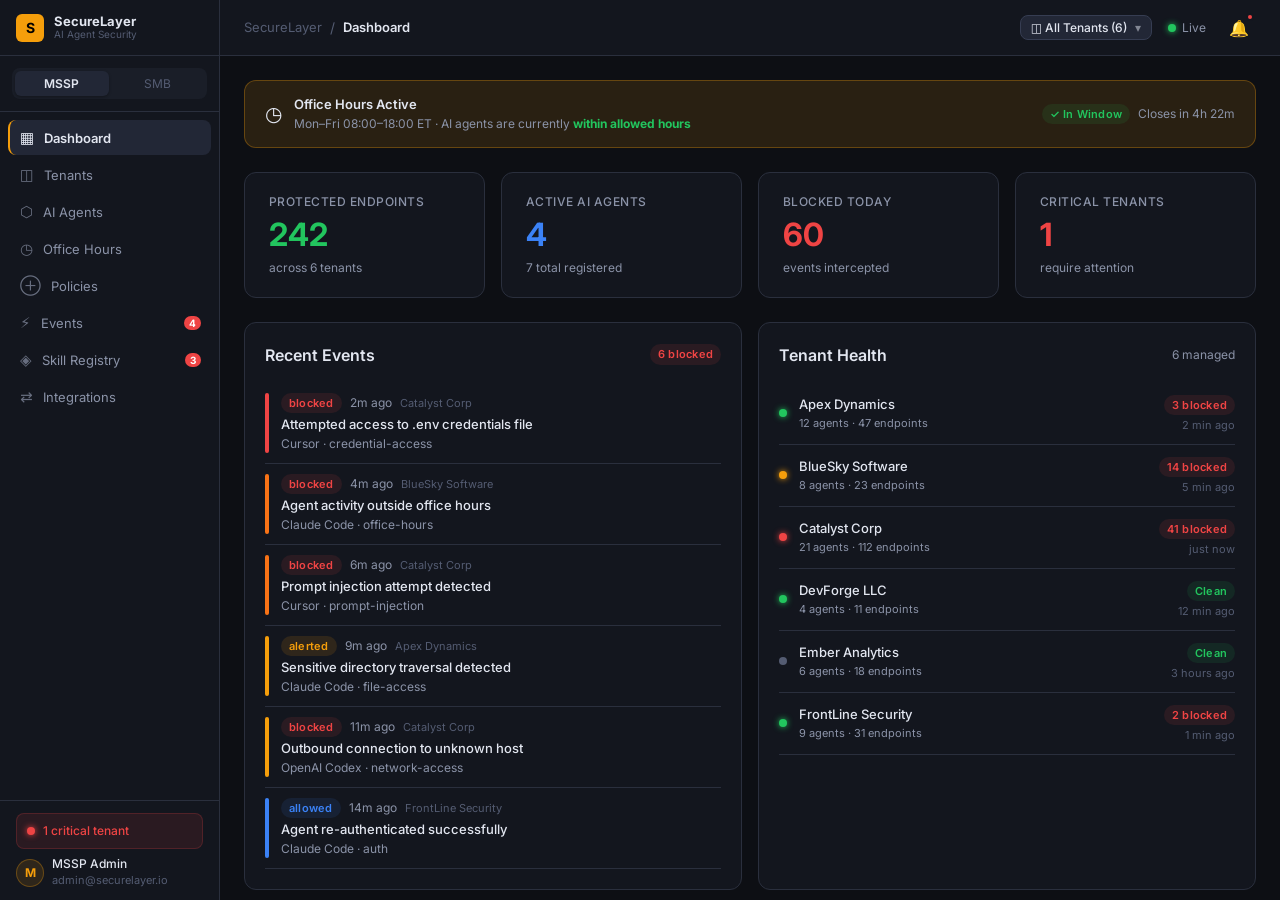
==== index.html @ 51681d13 "SecureLayer demo — EDR for the Agentic Era" ====
<!doctype html>
<html lang="en">
  <head>
    <meta charset="UTF-8" />
    <meta name="viewport" content="width=device-width, initial-scale=1.0" />
    <meta name="description" content="SecureLayer — AI Agent Security Management for MSSPs and SMBs" />
    <title>SecureLayer</title>
    <script type="module" crossorigin src="/assets/index-DJrHYcMB.js"></script>
    <link rel="stylesheet" crossorigin href="/assets/index-VGshBzk7.css">
  </head>
  <body>
    <div id="root"></div>
  </body>
</html>
---- assets/index-VGshBzk7.css ----
@import "https://fonts.googleapis.com/css2?family=Inter:wght@400;500;600;700&family=JetBrains+Mono:wght@400;500&display=swap";*,:before,:after{box-sizing:border-box;margin:0;padding:0}:root{--bg:#0d0f14;--bg-2:#13161e;--bg-3:#1a1e28;--bg-4:#222736;--border:#2a2f3d;--border-2:#363d52;--text:#e2e6f0;--text-2:#8b93a8;--text-3:#545c72;--accent:#f59e0b;--accent-dim:#f59e0b1f;--accent-border:#f59e0b4d;--green:#22c55e;--green-dim:#22c55e1a;--red:#ef4444;--red-dim:#ef44441a;--orange:#f97316;--orange-dim:#f973161a;--blue:#3b82f6;--blue-dim:#3b82f61a;--purple:#a855f7;--purple-dim:#a855f71a;--sidebar-w:220px;--header-h:56px;--radius:8px;--radius-lg:12px;--font:"Inter", system-ui, sans-serif;--mono:"JetBrains Mono", monospace;--shadow:0 1px 3px #0006, 0 1px 2px #0000004d;--shadow-lg:0 4px 16px #00000080}html,body,#root{height:100%}body{font-family:var(--font);background:var(--bg);color:var(--text);-webkit-font-smoothing:antialiased;font-size:14px;line-height:1.5}::-webkit-scrollbar{width:6px;height:6px}::-webkit-scrollbar-track{background:0 0}::-webkit-scrollbar-thumb{background:var(--border-2);border-radius:3px}.mono{font-family:var(--mono)}.truncate{text-overflow:ellipsis;white-space:nowrap;overflow:hidden}.badge{letter-spacing:.02em;white-space:nowrap;border-radius:99px;align-items:center;gap:4px;padding:2px 8px;font-size:11px;font-weight:600;display:inline-flex}.badge-green{background:var(--green-dim);color:var(--green)}.badge-red{background:var(--red-dim);color:var(--red)}.badge-orange{background:var(--orange-dim);color:var(--orange)}.badge-amber{background:var(--accent-dim);color:var(--accent)}.badge-blue{background:var(--blue-dim);color:var(--blue)}.badge-purple{background:var(--purple-dim);color:var(--purple)}.badge-gray{background:var(--bg-4);color:var(--text-2)}.btn{border-radius:var(--radius);cursor:pointer;font-size:13px;font-weight:500;font-family:var(--font);white-space:nowrap;border:1px solid #0000;align-items:center;gap:6px;padding:7px 14px;transition:all .15s;display:inline-flex}.btn-primary{background:var(--accent);color:#000;border-color:var(--accent)}.btn-primary:hover{background:#d97706}.btn-secondary{background:var(--bg-4);color:var(--text);border-color:var(--border-2)}.btn-secondary:hover{background:var(--border)}.btn-ghost{color:var(--text-2);background:0 0;border-color:#0000}.btn-ghost:hover{background:var(--bg-3);color:var(--text)}.btn-danger{background:var(--red-dim);color:var(--red);border-color:#ef444433}.btn-danger:hover{background:#ef444433}.btn-sm{padding:4px 10px;font-size:12px}.btn-icon{justify-content:center;min-width:32px;padding:6px}.card{background:var(--bg-2);border:1px solid var(--border);border-radius:var(--radius-lg);padding:20px}.card-sm{padding:14px 16px}.table-wrap{overflow-x:auto}table{border-collapse:collapse;width:100%}th{text-align:left;color:var(--text-3);text-transform:uppercase;letter-spacing:.05em;border-bottom:1px solid var(--border);background:var(--bg-2);padding:10px 14px;font-size:11px;font-weight:600}td{border-bottom:1px solid var(--border);color:var(--text);padding:12px 14px;font-size:13px}tr:last-child td{border-bottom:none}tr:hover td{background:var(--bg-3)}.toggle{width:36px;height:20px;display:inline-block;position:relative}.toggle input{opacity:0;width:0;height:0}.toggle-slider{background:var(--bg-4);cursor:pointer;border:1px solid var(--border-2);border-radius:99px;transition:all .2s;position:absolute;inset:0}.toggle-slider:before{content:"";background:var(--text-3);border-radius:50%;width:14px;height:14px;transition:all .2s;position:absolute;top:2px;left:2px}.toggle input:checked+.toggle-slider{background:var(--accent);border-color:var(--accent)}.toggle input:checked+.toggle-slider:before{background:#000;transform:translate(16px)}.stat-card{background:var(--bg-2);border:1px solid var(--border);border-radius:var(--radius-lg);flex-direction:column;gap:8px;padding:20px 24px;display:flex}.stat-label{color:var(--text-2);text-transform:uppercase;letter-spacing:.04em;font-size:12px;font-weight:500}.stat-value{font-size:32px;font-weight:700;line-height:1}.stat-sub{color:var(--text-2);font-size:12px}.section-header{justify-content:space-between;align-items:center;margin-bottom:16px;display:flex}.section-title{font-size:16px;font-weight:600}.dot{border-radius:50%;flex-shrink:0;width:8px;height:8px}.dot-green{background:var(--green);box-shadow:0 0 6px var(--green)}.dot-red{background:var(--red);box-shadow:0 0 6px var(--red)}.dot-orange{background:var(--orange);box-shadow:0 0 6px var(--orange)}.dot-amber{background:var(--accent);box-shadow:0 0 6px var(--accent)}.dot-gray{background:var(--text-3)}@keyframes pulse{0%,to{opacity:1}50%{opacity:.4}}.pulse{animation:2s infinite pulse}input[type=text],input[type=time],select{background:var(--bg-3);border:1px solid var(--border-2);color:var(--text);border-radius:var(--radius);font-size:13px;font-family:var(--font);outline:none;width:100%;padding:7px 10px}input[type=text]:focus,input[type=time]:focus,select:focus{border-color:var(--accent)}select option{background:var(--bg-3)}label{color:var(--text-2);margin-bottom:4px;font-size:12px;font-weight:500;display:block}.sev-critical{color:var(--red)}.sev-high{color:var(--orange)}.sev-medium{color:var(--accent)}.sev-low{color:var(--blue)}.sev-info{color:var(--text-2)}.grid-2{grid-template-columns:1fr 1fr;gap:16px;display:grid}.grid-3{grid-template-columns:repeat(3,1fr);gap:16px;display:grid}.grid-4{grid-template-columns:repeat(4,1fr);gap:16px;display:grid}@media (width<=900px){.grid-4{grid-template-columns:repeat(2,1fr)}.grid-3{grid-template-columns:1fr 1fr}}@media (width<=600px){.grid-2,.grid-3,.grid-4{grid-template-columns:1fr}}
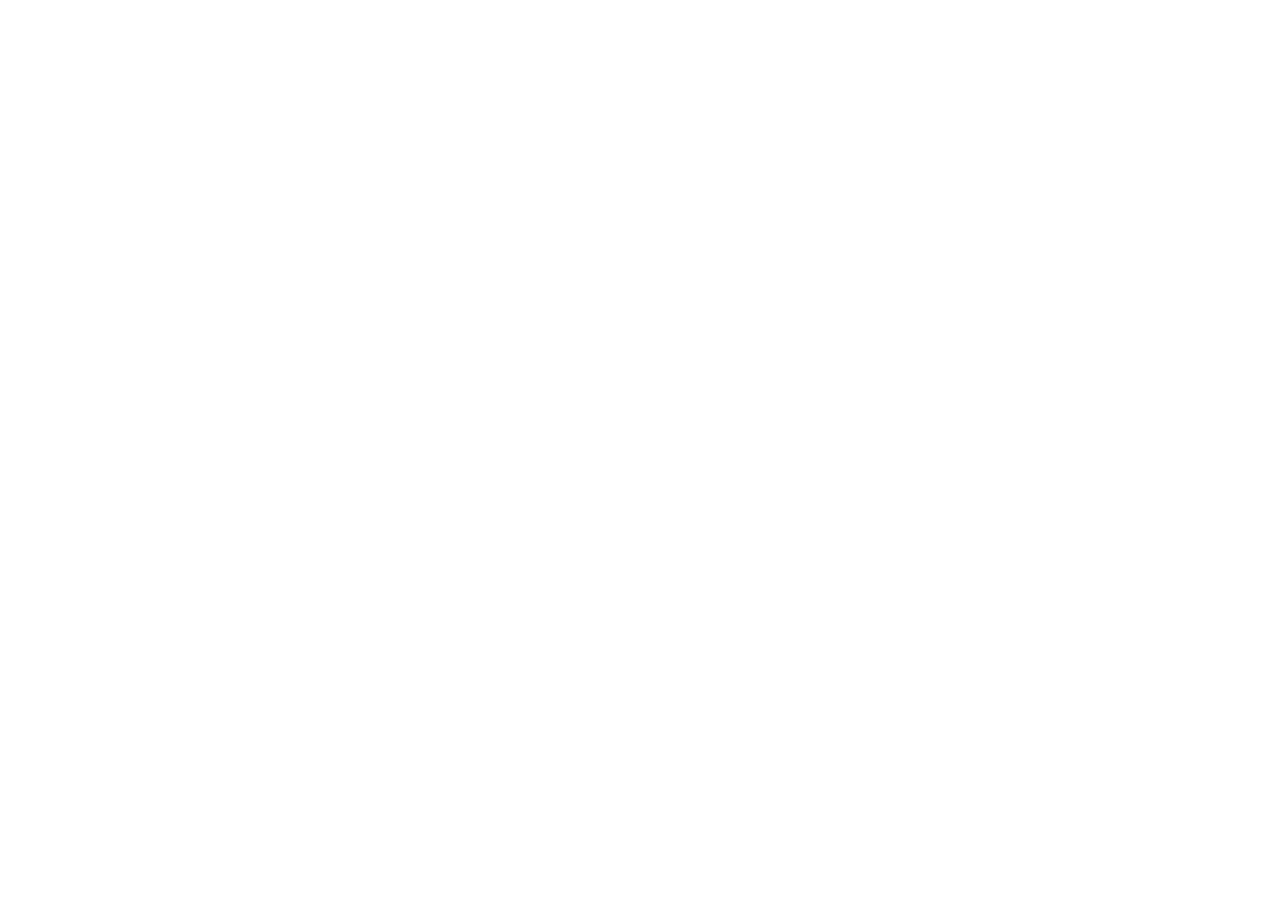
==== commit 99ac29b9: "Rebuild with /securelayer-demo/ base path for GitHub Pages" ====
--- a/index.html
+++ b/index.html
@@ -5,8 +5,8 @@
     <meta name="viewport" content="width=device-width, initial-scale=1.0" />
     <meta name="description" content="SecureLayer — AI Agent Security Management for MSSPs and SMBs" />
     <title>SecureLayer</title>
-    <script type="module" crossorigin src="/assets/index-DJrHYcMB.js"></script>
-    <link rel="stylesheet" crossorigin href="/assets/index-VGshBzk7.css">
+    <script type="module" crossorigin src="/securelayer-demo/assets/index-DJrHYcMB.js"></script>
+    <link rel="stylesheet" crossorigin href="/securelayer-demo/assets/index-VGshBzk7.css">
   </head>
   <body>
     <div id="root"></div>
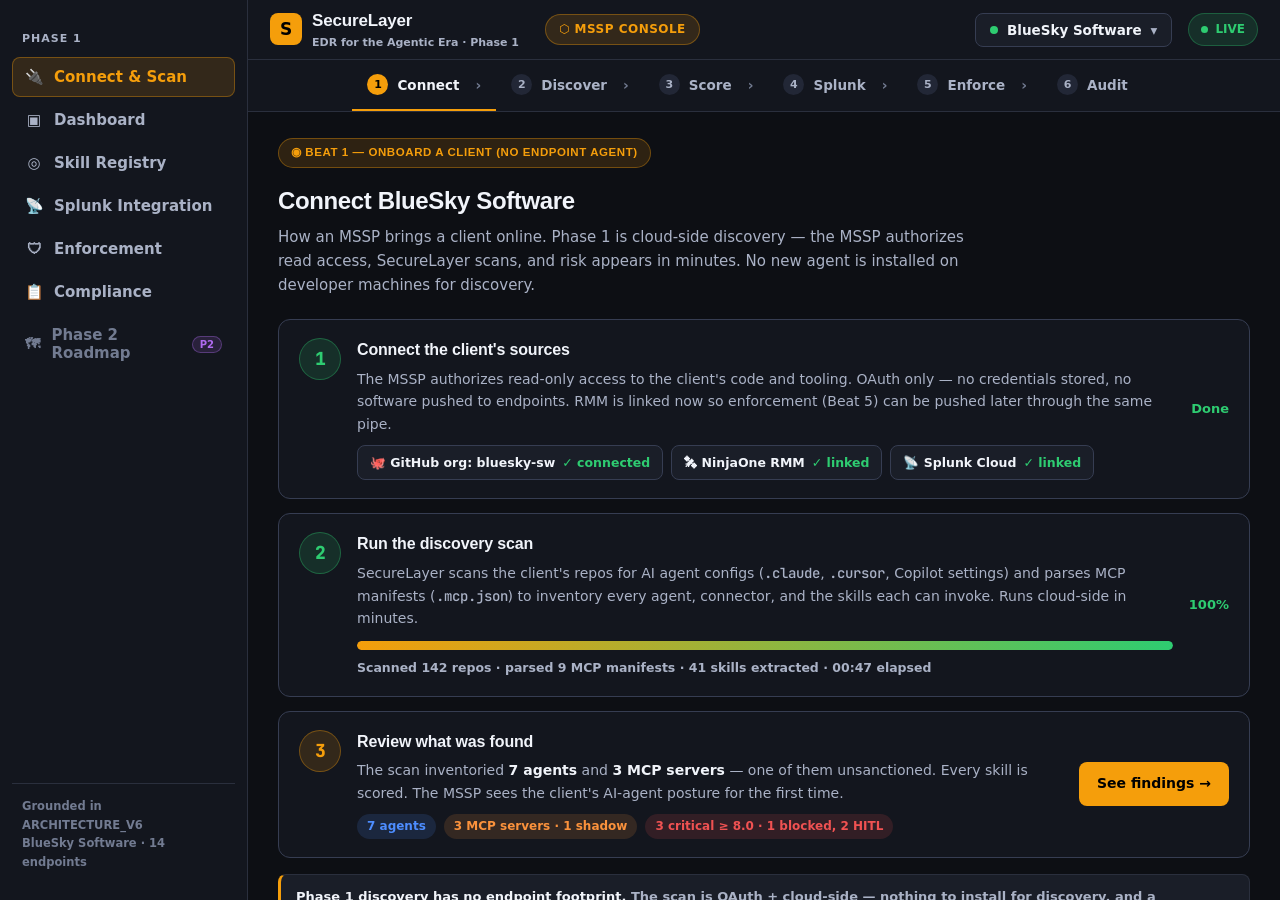
==== commit 1d8651ee: "Update SecureLayer demo page" ====
--- a/index.html
+++ b/index.html
@@ -1,14 +1,779 @@
-<!doctype html>
+<!DOCTYPE html>
 <html lang="en">
-  <head>
-    <meta charset="UTF-8" />
-    <meta name="viewport" content="width=device-width, initial-scale=1.0" />
-    <meta name="description" content="SecureLayer — AI Agent Security Management for MSSPs and SMBs" />
-    <title>SecureLayer</title>
-    <script type="module" crossorigin src="/securelayer-demo/assets/index-DJrHYcMB.js"></script>
-    <link rel="stylesheet" crossorigin href="/securelayer-demo/assets/index-VGshBzk7.css">
-  </head>
-  <body>
-    <div id="root"></div>
-  </body>
+<head>
+<meta charset="UTF-8"/>
+<meta name="viewport" content="width=device-width,initial-scale=1"/>
+<title>SecureLayer — Phase 1 Demo</title>
+<link rel="preconnect" href="https://fonts.googleapis.com"/>
+<style>
+@import url('https://api.fontshare.com/v2/css?f[]=satoshi@500,700,900&f[]=general-sans@400,500,600,700&display=swap');
+@import url('https://fonts.googleapis.com/css2?family=JetBrains+Mono:wght@500;600;700&display=swap');
+/* ===== DESIGN.md tokens ===== */
+:root{
+  --bg:#0d0f14; --bg-2:#13161e; --bg-3:#1a1e28; --bg-4:#222736;
+  --border:#2a2f3d; --border-2:#363d52;
+  --text:#f1f4fa; --text-2:#aab2c6; --text-3:#727b91;
+  --accent:#f59e0b; --accent-dim:rgba(245,158,11,.14); --accent-border:rgba(245,158,11,.35);
+  --green:#2ecc71; --green-dim:rgba(46,204,113,.14);
+  --orange:#fb923c; --orange-dim:rgba(251,146,60,.14);
+  --red:#f05252; --red-dim:rgba(240,82,82,.14);
+  --blue:#4d8dff; --blue-dim:rgba(77,141,255,.14);
+  --purple:#b06bf0; --purple-dim:rgba(176,107,240,.14);
+  --splunk:#7bc043; --splunk-dim:rgba(123,192,67,.14);
+  --sidebar-w:248px; --header-h:60px; --beat-h:52px;
+  --radius:8px; --radius-lg:12px;
+  --font:'General Sans',system-ui,sans-serif; --display:'Satoshi','General Sans',sans-serif; --mono:'JetBrains Mono',monospace;
+}
+*,*::before,*::after{box-sizing:border-box;margin:0;padding:0}
+html,body{height:100%}
+body{font-family:var(--font);background:var(--bg);color:var(--text);font-size:15px;line-height:1.55;font-weight:500;-webkit-font-smoothing:antialiased;text-rendering:optimizeLegibility}
+.mono{font-family:var(--mono)}
+.logo-name,.page-head h1,.step h3,.cert h3,.alert h3,.beat-tag{font-family:var(--display);letter-spacing:-.01em}
+::-webkit-scrollbar{width:8px;height:8px}
+::-webkit-scrollbar-thumb{background:var(--border-2);border-radius:4px}
+::-webkit-scrollbar-track{background:transparent}
+
+/* ===== Layout shell ===== */
+.app{display:grid;grid-template-columns:var(--sidebar-w) 1fr;grid-template-rows:var(--header-h) var(--beat-h) 1fr;height:100vh;
+  grid-template-areas:"sidebar header" "sidebar beat" "sidebar main"}
+/* HEADER */
+.header{grid-area:header;display:flex;align-items:center;gap:16px;padding:0 22px;border-bottom:1px solid var(--border);background:var(--bg-2)}
+.logo{display:flex;align-items:center;gap:10px}
+.logo-mark{width:32px;height:32px;background:var(--accent);border-radius:8px;display:flex;align-items:center;justify-content:center;font-weight:900;color:#000;font-size:17px}
+.logo-name{font-weight:900;font-size:17px;letter-spacing:-.01em}
+.logo-stealth{font-size:11px;color:var(--text-2);font-weight:600}
+.mode-pill{margin-left:10px;display:inline-flex;align-items:center;gap:6px;font-size:12px;font-weight:800;letter-spacing:.04em;color:var(--accent);background:var(--accent-dim);border:1px solid var(--accent-border);border-radius:99px;padding:5px 13px}
+.tenant-sel{margin-left:auto;display:flex;align-items:center;gap:9px;background:var(--bg-3);border:1px solid var(--border-2);border-radius:var(--radius);padding:8px 14px;font-family:var(--font);font-size:13.5px;font-weight:700;color:var(--text);cursor:pointer}
+.tenant-sel .dot{width:8px;height:8px;border-radius:50%;background:var(--green)}
+.tenant-sel .chev{color:var(--text-2)}
+.live-pill{display:flex;align-items:center;gap:7px;font-size:12px;font-weight:800;color:var(--green);background:var(--green-dim);border:1px solid rgba(46,204,113,.3);border-radius:99px;padding:6px 12px}
+.live-pill .pulse{width:7px;height:7px;border-radius:50%;background:var(--green);animation:pulse 2s infinite}
+@keyframes pulse{0%,100%{opacity:1}50%{opacity:.3}}
+
+/* BEAT RAIL */
+.beat-rail{grid-area:beat;display:flex;align-items:center;padding:0 14px;background:var(--bg-2);border-bottom:1px solid var(--border);overflow-x:auto}
+.beat{display:flex;align-items:center;gap:9px;padding:0 15px;height:100%;font-family:var(--font);font-size:13.5px;font-weight:600;color:var(--text-2);white-space:nowrap;border:0;border-bottom:2px solid transparent;background:transparent;cursor:pointer}
+.beat:hover{color:var(--text)}
+.beat.on{color:var(--text);font-weight:800;border-bottom-color:var(--accent)}
+.beat .num{width:21px;height:21px;border-radius:50%;background:var(--bg-4);color:var(--text-2);font-size:11px;font-weight:800;display:flex;align-items:center;justify-content:center}
+.beat.on .num{background:var(--accent);color:#000}
+.beat .arrow{color:var(--text-3);margin-left:7px;font-size:14px}
+
+.back-btn{display:flex;align-items:center;gap:6px;font:inherit;font-size:13px;font-weight:800;color:var(--text-2);background:var(--bg-3);border:1px solid var(--border-2);border-radius:var(--radius);padding:7px 13px;margin-right:12px;cursor:pointer;font-family:var(--font)}
+.back-btn:hover{color:var(--text);border-color:var(--accent-border)}
+.tbl tr.grp td{background:var(--bg-3);font-size:11px;font-weight:800;letter-spacing:.06em;text-transform:uppercase;color:var(--text-2);padding:8px 13px}
+.b-hitl{background:var(--blue-dim);color:var(--blue)}
+.hitl{background:var(--blue-dim);border:1px solid rgba(77,141,255,.35);border-left:3px solid var(--blue);border-radius:var(--radius-lg);padding:17px 19px;margin-top:14px}
+.hitl h3{font-size:16px;font-weight:800;color:var(--blue);margin-bottom:5px}
+.hitl p{font-size:14px;font-weight:500;color:var(--text-2);line-height:1.6}
+.hitl .acts{display:flex;flex-wrap:wrap;gap:9px;margin-top:13px;align-items:center}
+.hitl .acts button{font:inherit;font-family:var(--font);font-weight:800;font-size:13.5px;padding:10px 17px;border-radius:var(--radius);cursor:pointer;border:1px solid transparent}
+.btn-approve{background:var(--green);color:#04210f}
+.btn-hold{background:var(--bg-4);color:var(--text);border:1px solid var(--border-2)}
+.btn-block{background:var(--red);color:#fff}
+.hitl .decided{font-size:13.5px;font-weight:700;color:var(--green);display:none}
+
+/* SIDEBAR */
+.sidebar{grid-area:sidebar;background:var(--bg-2);border-right:1px solid var(--border);padding:16px 12px;display:flex;flex-direction:column;gap:3px;overflow-y:auto}
+.nav-label{font-size:11px;font-weight:800;letter-spacing:.09em;text-transform:uppercase;color:var(--text-2);padding:14px 10px 7px}
+.nav-item{display:flex;align-items:center;gap:11px;width:100%;padding:10px 12px;border-radius:var(--radius);font-family:var(--font);font-size:15px;font-weight:700;text-align:left;color:var(--text-2);cursor:pointer;border:1px solid transparent;background:transparent}
+.nav-item:hover{background:var(--bg-3);color:var(--text)}
+.nav-item.on{background:var(--accent-dim);color:var(--accent);border-color:var(--accent-border)}
+.nav-item .ic{width:18px;text-align:center;font-size:15px}
+.nav-item.p2{color:var(--text-3);cursor:not-allowed;font-weight:600}
+.nav-item.p2:hover{background:none;color:var(--text-3)}
+.p2-tag{margin-left:auto;font-size:10px;font-weight:800;color:var(--purple);background:var(--purple-dim);border:1px solid rgba(176,107,240,.35);border-radius:99px;padding:2px 7px}
+.sidebar-foot{margin-top:auto;padding:13px 10px;font-size:11.5px;font-weight:600;color:var(--text-3);border-top:1px solid var(--border);line-height:1.6}
+
+/* MAIN */
+.main{grid-area:main;overflow-y:auto;padding:26px 30px}
+.panel{display:none}
+.panel.on{display:block;animation:fade .25s ease-out}
+@keyframes fade{from{opacity:0;transform:translateY(4px)}to{opacity:1;transform:none}}
+.page-head{margin-bottom:22px}
+.page-head h1{font-size:24px;font-weight:900;letter-spacing:-.015em;margin-bottom:6px}
+.page-head p{font-size:15px;font-weight:500;color:var(--text-2);max-width:720px;line-height:1.6}
+.beat-tag{display:inline-flex;align-items:center;gap:7px;font-size:11.5px;font-weight:800;letter-spacing:.05em;text-transform:uppercase;color:var(--accent);background:var(--accent-dim);border:1px solid var(--accent-border);border-radius:99px;padding:5px 12px;margin-bottom:14px}
+
+/* cards / grid */
+.grid{display:grid;gap:14px}
+.g4{grid-template-columns:repeat(4,1fr)}
+.g3{grid-template-columns:repeat(3,1fr)}
+.g2{grid-template-columns:1fr 1fr}
+.card{background:var(--bg-2);border:1px solid var(--border-2);border-radius:var(--radius-lg);padding:18px}
+.card-h{font-size:12px;font-weight:800;letter-spacing:.05em;text-transform:uppercase;color:var(--text-2);margin-bottom:12px}
+.stat .k{font-size:12px;font-weight:700;color:var(--text-2);text-transform:uppercase;letter-spacing:.04em;margin-bottom:9px}
+.stat .v{font-size:30px;font-weight:800;font-family:var(--mono);line-height:1}
+.stat .s{font-size:12.5px;font-weight:500;color:var(--text-2);margin-top:7px}
+
+/* alert banner */
+.alert{display:flex;align-items:flex-start;gap:14px;background:var(--red-dim);border:1px solid rgba(240,82,82,.35);border-radius:var(--radius-lg);padding:17px 19px;margin-bottom:18px}
+.alert .ic{font-size:24px;flex-shrink:0}
+.alert h3{font-size:16px;font-weight:800;color:var(--red);margin-bottom:4px}
+.alert p{font-size:14px;font-weight:500;color:var(--text-2);line-height:1.6}
+.cta{background:var(--accent);color:#000;border:none;font:inherit;font-weight:800;font-size:14px;padding:11px 18px;border-radius:var(--radius);cursor:pointer;white-space:nowrap}
+.alert .cta{margin-left:auto;align-self:center;background:var(--red);color:#fff}
+
+/* table */
+.tbl{width:100%;border-collapse:collapse;font-size:14px}
+.tbl caption{text-align:left;padding:0 0 10px;font-size:12px;font-weight:700;color:var(--text-2)}
+.tbl th{text-align:left;padding:10px 13px;font-size:11.5px;font-weight:800;text-transform:uppercase;letter-spacing:.05em;color:var(--text-2);border-bottom:1px solid var(--border-2)}
+.tbl td{padding:12px 13px;border-bottom:1px solid var(--border);color:var(--text-2);font-weight:500}
+.tbl tr:last-child td{border-bottom:none}
+.tbl tr.clickable{cursor:pointer}
+.tbl tr.clickable:hover td{background:var(--bg-3)}
+.tbl td .agent{color:var(--text);font-weight:700;font-family:var(--mono);font-size:13px}
+.text-nav{font:inherit;font-family:var(--mono);font-size:13px;font-weight:700;color:var(--text);background:none;border:0;padding:0;cursor:pointer}
+.text-nav:hover{color:var(--accent)}
+.badge{display:inline-flex;align-items:center;gap:4px;padding:3px 10px;border-radius:99px;font-size:12px;font-weight:700;white-space:nowrap}
+.b-red{background:var(--red-dim);color:var(--red)}
+.b-orange{background:var(--orange-dim);color:var(--orange)}
+.b-green{background:var(--green-dim);color:var(--green)}
+.b-blue{background:var(--blue-dim);color:var(--blue)}
+.b-purple{background:var(--purple-dim);color:var(--purple)}
+.shadow-flag{font-size:10.5px;font-weight:800;color:var(--red);background:var(--red-dim);border:1px solid rgba(240,82,82,.35);border-radius:99px;padding:2px 8px;margin-left:8px}
+
+/* ===== setup / connect steps ===== */
+.steps{display:flex;flex-direction:column;gap:14px}
+.step{display:grid;grid-template-columns:42px 1fr auto;gap:16px;align-items:start;background:var(--bg-2);border:1px solid var(--border-2);border-radius:var(--radius-lg);padding:18px 20px}
+.step .sn{width:42px;height:42px;border-radius:50%;background:var(--accent-dim);border:1px solid var(--accent-border);color:var(--accent);font-weight:800;font-size:18px;font-family:var(--mono);display:flex;align-items:center;justify-content:center}
+.step.done .sn{background:var(--green-dim);border-color:rgba(46,204,113,.35);color:var(--green)}
+.step h3{font-size:16px;font-weight:800;margin-bottom:5px}
+.step p{font-size:14px;font-weight:500;color:var(--text-2);line-height:1.6}
+.step .meta{display:flex;flex-wrap:wrap;gap:8px;margin-top:10px}
+.conn{display:inline-flex;align-items:center;gap:7px;font-size:12.5px;font-weight:700;background:var(--bg-3);border:1px solid var(--border-2);border-radius:var(--radius);padding:7px 12px}
+.conn .ok{color:var(--green);font-weight:800}
+.step .status{align-self:center;font-size:13px;font-weight:800}
+.progress{height:9px;background:var(--bg-4);border-radius:5px;overflow:hidden;margin-top:12px}
+.progress>span{display:block;height:100%;background:linear-gradient(90deg,var(--accent),var(--green));border-radius:5px}
+.note{font-size:13px;font-weight:600;color:var(--text-2);background:var(--bg-3);border:1px solid var(--border);border-left:3px solid var(--accent);border-radius:var(--radius);padding:12px 15px;margin-top:16px;line-height:1.6}
+.note b{color:var(--text)}
+.evidence{margin-top:14px;background:var(--bg-2);border:1px solid var(--border-2);border-radius:var(--radius-lg);padding:14px 16px}
+.evidence summary{cursor:pointer;list-style:none;font-size:12px;font-weight:800;letter-spacing:.05em;text-transform:uppercase;color:var(--accent)}
+.evidence summary::-webkit-details-marker{display:none}
+.evidence summary::after{content:'+';float:right;color:var(--text-2);font-family:var(--mono)}
+.evidence[open] summary::after{content:'-'}
+.evidence-grid{display:grid;grid-template-columns:repeat(4,1fr);gap:10px;margin-top:12px}
+.ev{background:var(--bg-3);border:1px solid var(--border);border-radius:var(--radius);padding:10px 12px}
+.ev .k{font-size:10.5px;font-weight:800;letter-spacing:.06em;text-transform:uppercase;color:var(--text-2);margin-bottom:5px}
+.ev .v{font-family:var(--mono);font-size:12.5px;font-weight:700;color:var(--text);line-height:1.45}
+
+/* ===== SIGNATURE: skill-score gauge ===== */
+.score-wrap{display:grid;grid-template-columns:210px 1fr;gap:26px;align-items:start}
+.score-orb{text-align:center}
+.gauge{position:relative;width:180px;height:180px;margin:0 auto}
+.gauge svg{transform:rotate(-90deg)}
+.gauge .val{position:absolute;inset:0;display:flex;flex-direction:column;align-items:center;justify-content:center}
+.gauge .val .n{font-size:46px;font-weight:900;font-family:var(--mono);line-height:1}
+.gauge .val .d{font-size:12px;font-weight:700;color:var(--text-2);margin-top:3px}
+.verdict{margin-top:15px;font-size:13px;font-weight:800;text-transform:uppercase;letter-spacing:.05em;padding:7px 14px;border-radius:99px;display:inline-block}
+.dims{display:flex;flex-direction:column;gap:11px}
+.dim{display:grid;grid-template-columns:175px 1fr 32px;align-items:center;gap:14px}
+.dim .nm{font-size:13.5px;font-weight:600;color:var(--text)}
+.dim .bar{height:10px;background:var(--bg-4);border-radius:5px;overflow:hidden}
+.dim .bar > span{display:block;height:100%;border-radius:5px}
+.dim .sc{font-size:14px;font-family:var(--mono);font-weight:800;text-align:right}
+.dim.p2 .nm{color:var(--text-3);font-weight:500}
+.flags{display:flex;flex-wrap:wrap;gap:8px;margin-top:16px}
+.flag{font-size:12.5px;font-family:var(--mono);font-weight:600;background:var(--bg-3);border:1px solid var(--border-2);border-radius:6px;padding:5px 10px;color:var(--text-2)}
+.flag b{color:var(--accent);font-weight:800}
+
+/* splunk view */
+.splunk-head{display:flex;align-items:center;gap:11px;margin-bottom:16px}
+.splunk-logo{width:30px;height:30px;border-radius:7px;background:var(--splunk);color:#06210a;display:flex;align-items:center;justify-content:center;font-weight:900;font-size:12px}
+.field{display:flex;flex-direction:column;gap:5px;margin-bottom:12px}
+.field label{font-size:12px;font-weight:800;text-transform:uppercase;letter-spacing:.04em;color:var(--text-2)}
+.field .inp{background:var(--bg-3);border:1px solid var(--border-2);border-radius:var(--radius);padding:10px 13px;font-family:var(--mono);font-size:13px;font-weight:600;color:var(--text)}
+.field .inp.mask{letter-spacing:2px}
+.spl{background:#080a0e;border:1px solid var(--border-2);border-radius:var(--radius);padding:15px 17px;font-family:var(--mono);font-size:13.5px;font-weight:600;line-height:1.85;color:var(--text);overflow-x:auto;white-space:pre}
+.spl .cmd{color:var(--splunk)}
+.spl .fn{color:var(--blue)}
+.spl .str{color:var(--accent)}
+.spl .cmt{color:var(--text-3)}
+.flow-chain{display:flex;align-items:stretch;border:1px solid var(--border-2);border-radius:var(--radius-lg);overflow:hidden;margin:16px 0}
+.fc{flex:1;padding:15px 12px;text-align:center}
+.fc+.fc{border-left:1px solid var(--border)}
+.fc .ic{font-size:20px;margin-bottom:6px}
+.fc .nm{font-size:12.5px;font-weight:800;margin-bottom:3px}
+.fc .sub{font-size:11.5px;font-weight:500;color:var(--text-2);line-height:1.4}
+.fc .arr{color:var(--text-3);font-size:18px}
+.notable{background:var(--bg-2);border:1px solid rgba(240,82,82,.35);border-left:3px solid var(--red);border-radius:var(--radius);padding:16px 18px;margin-top:14px}
+.notable .ttl{display:flex;align-items:center;gap:11px;font-size:14.5px;font-weight:800;margin-bottom:10px}
+.kv{display:grid;grid-template-columns:140px 1fr;gap:6px 14px;font-size:13.5px}
+.kv .k{color:var(--text-2);font-weight:600}
+.kv .v{color:var(--text);font-family:var(--mono);font-size:12.5px;font-weight:600}
+.risk-meter{display:flex;align-items:center;gap:11px;margin-top:12px}
+.risk-meter .track{flex:1;height:11px;background:var(--bg-4);border-radius:6px;overflow:hidden}
+.risk-meter .track > span{display:block;height:100%;background:linear-gradient(90deg,var(--orange),var(--red));border-radius:6px}
+
+/* enforcement */
+.sched{display:grid;grid-template-columns:repeat(7,1fr);gap:7px;margin:15px 0}
+.day{background:var(--bg-3);border:1px solid var(--border-2);border-radius:var(--radius);padding:11px 8px;text-align:center}
+.day .d{font-size:11px;font-weight:800;color:var(--text-2);text-transform:uppercase;margin-bottom:7px}
+.day .win{font-size:12.5px;font-family:var(--mono);font-weight:700;color:var(--green)}
+.day.off .win{color:var(--text-3)}
+.toggle-row{display:flex;align-items:center;justify-content:space-between;padding:14px 16px;background:var(--bg-3);border:1px solid var(--border-2);border-radius:var(--radius);margin-bottom:8px}
+.sw{width:42px;height:24px;background:var(--accent);border:0;border-radius:99px;position:relative;flex-shrink:0;cursor:pointer}
+.sw::after{content:'';position:absolute;top:2px;right:2px;width:20px;height:20px;background:#000;border-radius:50%}
+.sw.off{background:var(--bg-4)}
+.sw.off::after{right:auto;left:2px;background:var(--text-3)}
+.breakglass{background:var(--orange-dim);border:1px solid rgba(251,146,60,.35);border-radius:var(--radius);padding:16px 18px;margin-top:14px}
+
+/* compliance */
+.cert{display:flex;align-items:center;gap:15px;background:var(--bg-2);border:1px solid var(--border-2);border-radius:var(--radius-lg);padding:18px 20px;margin-bottom:14px}
+.cert .seal{width:50px;height:50px;border-radius:11px;background:var(--green-dim);border:1px solid rgba(46,204,113,.35);display:flex;align-items:center;justify-content:center;font-size:24px}
+.cert h3{font-size:16px;font-weight:800}
+.cert p{font-size:13.5px;font-weight:500;color:var(--text-2)}
+.cert .exp{margin-left:auto;background:var(--green);color:#04210f;border:none;font:inherit;font-weight:800;font-size:14px;padding:11px 18px;border-radius:var(--radius);cursor:pointer}
+.std-row{display:flex;align-items:center;gap:11px;padding:11px 0;border-bottom:1px solid var(--border);font-size:14.5px;font-weight:600}
+.std-row:last-child{border-bottom:none}
+.std-row .nm{color:var(--text)}
+.std-row.dim .nm{color:var(--text-3)}
+.callout{font-size:12.5px;font-weight:600;color:var(--text-2);margin-top:8px}
+.btn-row{text-align:right;margin-top:18px}
+</style>
+</head>
+<body>
+<div class="app">
+
+  <!-- HEADER -->
+  <header class="header">
+    <div class="logo">
+      <div class="logo-mark">S</div>
+      <div>
+        <div class="logo-name">SecureLayer</div>
+        <div class="logo-stealth">EDR for the Agentic Era · Phase 1</div>
+      </div>
+    </div>
+    <span class="mode-pill">⬡ MSSP CONSOLE</span>
+    <button class="tenant-sel" type="button" aria-label="Current tenant: BlueSky Software">
+      <span class="dot"></span> BlueSky Software <span class="chev">▾</span>
+    </button>
+    <div class="live-pill"><span class="pulse"></span> LIVE</div>
+  </header>
+
+  <!-- BEAT RAIL -->
+  <nav class="beat-rail" id="beatRail">
+    <button class="back-btn" id="backBtn" style="visibility:hidden">← Back</button>
+    <button class="beat on" type="button" data-go="connect"><span class="num">1</span> Connect <span class="arrow">›</span></button>
+    <button class="beat" type="button" data-go="dashboard"><span class="num">2</span> Discover <span class="arrow">›</span></button>
+    <button class="beat" type="button" data-go="skills"><span class="num">3</span> Score <span class="arrow">›</span></button>
+    <button class="beat" type="button" data-go="splunk"><span class="num">4</span> Splunk <span class="arrow">›</span></button>
+    <button class="beat" type="button" data-go="enforce"><span class="num">5</span> Enforce <span class="arrow">›</span></button>
+    <button class="beat" type="button" data-go="audit"><span class="num">6</span> Audit</button>
+  </nav>
+
+  <!-- SIDEBAR -->
+  <aside class="sidebar">
+    <div class="nav-label">Phase 1</div>
+    <button class="nav-item on" type="button" data-go="connect"><span class="ic">🔌</span> Connect &amp; Scan</button>
+    <button class="nav-item" type="button" data-go="dashboard"><span class="ic">▣</span> Dashboard</button>
+    <button class="nav-item" type="button" data-go="skills"><span class="ic">◎</span> Skill Registry</button>
+    <button class="nav-item" type="button" data-go="splunk"><span class="ic">📡</span> Splunk Integration</button>
+    <button class="nav-item" type="button" data-go="enforce"><span class="ic">🛡</span> Enforcement</button>
+    <button class="nav-item" type="button" data-go="audit"><span class="ic">📋</span> Compliance</button>
+    <button class="nav-item p2" type="button" disabled><span class="ic">🗺</span> Phase 2 Roadmap <span class="p2-tag">P2</span></button>
+    <div class="sidebar-foot">Grounded in ARCHITECTURE_V6<br/>BlueSky Software · 14 endpoints</div>
+  </aside>
+
+  <!-- MAIN -->
+  <main class="main">
+
+    <!-- ===== BEAT 1: CONNECT & SCAN ===== -->
+    <section class="panel on" id="connect">
+      <div class="beat-tag">◉ Beat 1 — Onboard a client (no endpoint agent)</div>
+      <div class="page-head">
+        <h1>Connect BlueSky Software</h1>
+        <p>How an MSSP brings a client online. Phase 1 is cloud-side discovery — the MSSP authorizes read access, SecureLayer scans, and risk appears in minutes. No new agent is installed on developer machines for discovery.</p>
+      </div>
+
+      <div class="steps">
+        <div class="step done">
+          <div class="sn">1</div>
+          <div>
+            <h3>Connect the client's sources</h3>
+            <p>The MSSP authorizes read-only access to the client's code and tooling. OAuth only — no credentials stored, no software pushed to endpoints. RMM is linked now so enforcement (Beat 5) can be pushed later through the same pipe.</p>
+            <div class="meta">
+              <span class="conn">🐙 GitHub org: bluesky-sw <span class="ok">✓ connected</span></span>
+              <span class="conn">🛰 NinjaOne RMM <span class="ok">✓ linked</span></span>
+              <span class="conn">📡 Splunk Cloud <span class="ok">✓ linked</span></span>
+            </div>
+          </div>
+          <div class="status" style="color:var(--green)">Done</div>
+        </div>
+
+        <div class="step done">
+          <div class="sn">2</div>
+          <div>
+            <h3>Run the discovery scan</h3>
+            <p>SecureLayer scans the client's repos for AI agent configs (<span class="mono">.claude</span>, <span class="mono">.cursor</span>, Copilot settings) and parses MCP manifests (<span class="mono">.mcp.json</span>) to inventory every agent, connector, and the skills each can invoke. Runs cloud-side in minutes.</p>
+            <div class="progress"><span style="width:100%"></span></div>
+            <div class="callout">Scanned 142 repos · parsed 9 MCP manifests · 41 skills extracted · 00:47 elapsed</div>
+          </div>
+          <div class="status" style="color:var(--green)">100%</div>
+        </div>
+
+        <div class="step">
+          <div class="sn">3</div>
+          <div>
+            <h3>Review what was found</h3>
+            <p>The scan inventoried <b style="color:var(--text)">7 agents</b> and <b style="color:var(--text)">3 MCP servers</b> — one of them unsanctioned. Every skill is scored. The MSSP sees the client's AI-agent posture for the first time.</p>
+            <div class="meta">
+              <span class="badge b-blue">7 agents</span>
+              <span class="badge b-orange">3 MCP servers · 1 shadow</span>
+              <span class="badge b-red">3 critical ≥ 8.0 · 1 blocked, 2 HITL</span>
+            </div>
+          </div>
+          <div class="status"><button class="cta" data-go="dashboard">See findings →</button></div>
+        </div>
+      </div>
+
+      <div class="note"><b>Phase 1 discovery has no endpoint footprint.</b> The scan is OAuth + cloud-side — nothing to install for discovery, and a compromised host can't disable it or forge an all-clear. Enforcement (Beat 5) is delivered through your existing RMM as policy, not a SecureLayer endpoint agent. Coverage is scoped to the sources you connect.</div>
+      <details class="evidence">
+        <summary>Evidence drawer — onboarding sources</summary>
+        <div class="evidence-grid">
+          <div class="ev"><div class="k">OAuth scope</div><div class="v">repo:read · org:read</div></div>
+          <div class="ev"><div class="k">Scan job</div><div class="v">scan_2026_0529_0047</div></div>
+          <div class="ev"><div class="k">RMM mapping</div><div class="v">NinjaOne device group: dev-workstations</div></div>
+          <div class="ev"><div class="k">Splunk target</div><div class="v">index=security · sourcetype=slb:alert</div></div>
+        </div>
+      </details>
+    </section>
+
+    <!-- ===== BEAT 2: DISCOVER ===== -->
+    <section class="panel" id="dashboard">
+      <div class="beat-tag">◉ Beat 2 — Discovery</div>
+      <div class="page-head">
+        <h1>Client posture — BlueSky Software</h1>
+        <p>Scan complete. SecureLayer inventoried every AI agent and MCP server visible across the client's connected code and tooling — including one nobody knew was running.</p>
+      </div>
+
+      <div class="alert">
+        <span class="ic">⚠️</span>
+        <div>
+          <h3>Shadow AI discovered — unsanctioned MCP server</h3>
+          <p><b class="mono" style="color:var(--text)">browser-fetch</b> MCP server is declared in repo config for <span class="mono">DEVLAPTOP-A14</span>, mapped through the client's RMM inventory to Alice's developer device. It has network egress + credential access and was never registered with the MSSP. Nobody knew it was there.</p>
+        </div>
+        <button class="cta" data-go="skills">Score it →</button>
+      </div>
+
+      <div class="grid g4" style="margin-bottom:18px">
+        <div class="card stat"><div class="k">Agents found</div><div class="v">7</div><div class="s">Claude Code, Cursor, Copilot, Codex</div></div>
+        <div class="card stat"><div class="k">MCP servers</div><div class="v" style="color:var(--orange)">3</div><div class="s">1 unsanctioned (shadow)</div></div>
+        <div class="card stat"><div class="k">Critical skills</div><div class="v" style="color:var(--red)">3</div><div class="s">≥ 8.0 · 1 blocked, 2 held for MSSP</div></div>
+        <div class="card stat"><div class="k">Tenant risk</div><div class="v" style="color:var(--orange)">68</div><div class="s">feeds Splunk RBA →</div></div>
+      </div>
+
+      <div class="card">
+        <table class="tbl">
+          <caption>Discovered AI agents, MCP servers, highest skill score, and policy disposition for BlueSky Software.</caption>
+          <thead><tr><th scope="col">Asset / skill</th><th scope="col">Type</th><th scope="col">Endpoint</th><th scope="col">Skills</th><th scope="col">Top score</th><th scope="col">Disposition</th></tr></thead>
+          <tbody>
+            <tr class="grp"><td colspan="6">MCP servers · 3 discovered</td></tr>
+            <tr>
+              <td><button class="text-nav" type="button" data-go="skills">browser-fetch</button><span class="shadow-flag">SHADOW</span></td>
+              <td>MCP server</td><td class="mono" style="font-size:13px">DEVLAPTOP-A14</td><td>5</td>
+              <td><span class="badge b-orange">6.8 review</span></td><td><span class="badge b-orange">pending review</span></td>
+            </tr>
+            <tr>
+              <td><span class="agent">postgres-mcp · db-export</span></td><td>MCP server</td><td class="mono" style="font-size:13px">DBHOST-01</td><td>4</td>
+              <td><span class="badge b-red">8.1 critical</span></td><td><span class="badge b-hitl">⛑ held — MSSP</span></td>
+            </tr>
+            <tr>
+              <td><span class="agent">filesystem-mcp</span></td><td>MCP server</td><td class="mono" style="font-size:13px">multiple</td><td>3</td>
+              <td><span class="badge b-orange">3.4 review</span></td><td><span class="badge b-orange">pending review</span></td>
+            </tr>
+            <tr class="grp"><td colspan="6">Agents · 7 discovered</td></tr>
+            <tr>
+              <td><button class="text-nav" type="button" data-go="skills">cursor · shell-exec-sudo</button></td><td>Cursor agent</td><td class="mono" style="font-size:13px">BUILDBOX-02</td><td>1</td>
+              <td><span class="badge b-red">9.8 critical</span></td><td><span class="badge b-red">auto-blocked</span></td>
+            </tr>
+            <tr>
+              <td><button class="text-nav" type="button" data-go="skills">cursor · env-reader</button></td><td>Cursor agent</td><td class="mono" style="font-size:13px">DEVLAPTOP-A14</td><td>3</td>
+              <td><span class="badge b-red">9.2 critical</span></td><td><span class="badge b-hitl">⛑ held — MSSP</span></td>
+            </tr>
+            <tr>
+              <td><span class="agent">claude-code · file-write-bulk</span></td><td>Claude Code</td><td class="mono" style="font-size:13px">DEVLAPTOP-A14</td><td>4</td>
+              <td><span class="badge b-orange">5.4 review</span></td><td><span class="badge b-orange">pending review</span></td>
+            </tr>
+            <tr>
+              <td><span class="agent">claude-code · dependency-install</span></td><td>Claude Code</td><td class="mono" style="font-size:13px">BUILDBOX-02</td><td>2</td>
+              <td><span class="badge b-orange">6.1 review</span></td><td><span class="badge b-orange">pending review</span></td>
+            </tr>
+            <tr>
+              <td><span class="agent">claude-code · git-push</span></td><td>Claude Code</td><td class="mono" style="font-size:13px">DEVLAPTOP-A14</td><td>4</td>
+              <td><span class="badge b-green">2.1 low</span></td><td><span class="badge b-green">auto-approved</span></td>
+            </tr>
+            <tr>
+              <td><span class="agent">codex · code-completion</span></td><td>Codex</td><td class="mono" style="font-size:13px">multiple</td><td>1</td>
+              <td><span class="badge b-green">1.8 low</span></td><td><span class="badge b-green">auto-approved</span></td>
+            </tr>
+            <tr>
+              <td><span class="agent">copilot · inline-suggest</span></td><td>Copilot</td><td class="mono" style="font-size:13px">multiple</td><td>1</td>
+              <td><span class="badge b-green">1.3 low</span></td><td><span class="badge b-green">auto-approved</span></td>
+            </tr>
+          </tbody>
+        </table>
+      </div>
+      <details class="evidence">
+        <summary>Evidence drawer — shadow MCP source</summary>
+        <div class="evidence-grid">
+          <div class="ev"><div class="k">Manifest path</div><div class="v">repos/web-app/.mcp.json</div></div>
+          <div class="ev"><div class="k">Commit</div><div class="v">8f41c2e · added browser-fetch</div></div>
+          <div class="ev"><div class="k">Device map</div><div class="v">alice@bluesky.io -> DEVLAPTOP-A14</div></div>
+          <div class="ev"><div class="k">Registry status</div><div class="v">not in approved_mcp_servers.yaml</div></div>
+        </div>
+      </details>
+    </section>
+
+    <!-- ===== BEAT 3: SCORE ===== -->
+    <section class="panel" id="skills">
+      <div class="beat-tag">◉ Beat 3 — The Skill Score (what no one else has)</div>
+      <div class="page-head">
+        <h1>Skill score — <span class="mono">browser-fetch</span> · network-fetch</h1>
+        <p>Competitors score the <em>asset</em>. SecureLayer scores every <em>skill</em> across 10 dimensions and acts at that granularity — auto-approve ≤ 3.0, review 3.1–7.9, and critical ≥ 8.0 → <b style="color:var(--text)">block, or hold for a human MSSP decision (HITL)</b>. The MSSP sets the policy per client.</p>
+      </div>
+
+      <div class="card">
+        <div class="score-wrap">
+          <div class="score-orb">
+            <div class="gauge">
+              <svg width="180" height="180" viewBox="0 0 180 180">
+                <circle cx="90" cy="90" r="78" fill="none" stroke="var(--bg-4)" stroke-width="13"/>
+                <circle cx="90" cy="90" r="78" fill="none" stroke="var(--orange)" stroke-width="13" stroke-linecap="round"
+                  stroke-dasharray="490" stroke-dashoffset="157"/>
+              </svg>
+              <div class="val"><div class="n" style="color:var(--orange)">6.8</div><div class="d">/ 10 overall</div></div>
+            </div>
+            <div class="verdict" style="background:var(--orange-dim);color:var(--orange)">Pending review</div>
+          </div>
+          <div>
+            <div class="dims">
+              <div class="dim"><span class="nm">Permission Scope</span><span class="bar"><span style="width:60%;background:var(--orange)"></span></span><span class="sc" style="color:var(--orange)">6</span></div>
+              <div class="dim"><span class="nm">Network Egress</span><span class="bar"><span style="width:90%;background:var(--red)"></span></span><span class="sc" style="color:var(--red)">9</span></div>
+              <div class="dim"><span class="nm">Credential Access</span><span class="bar"><span style="width:70%;background:var(--orange)"></span></span><span class="sc" style="color:var(--orange)">7</span></div>
+              <div class="dim"><span class="nm">File System Reach</span><span class="bar"><span style="width:40%;background:var(--accent)"></span></span><span class="sc" style="color:var(--accent)">4</span></div>
+              <div class="dim"><span class="nm">Shell Execution</span><span class="bar"><span style="width:20%;background:var(--green)"></span></span><span class="sc" style="color:var(--green)">2</span></div>
+              <div class="dim"><span class="nm">Sub-skill Depth</span><span class="bar"><span style="width:30%;background:var(--green)"></span></span><span class="sc" style="color:var(--green)">3</span></div>
+              <div class="dim"><span class="nm">Identity Verifiability</span><span class="bar"><span style="width:50%;background:var(--accent)"></span></span><span class="sc" style="color:var(--accent)">5</span></div>
+              <div class="dim"><span class="nm">Supply Chain Risk</span><span class="bar"><span style="width:80%;background:var(--red)"></span></span><span class="sc" style="color:var(--red)">8</span></div>
+              <div class="dim"><span class="nm">Prompt Injection Risk</span><span class="bar"><span style="width:70%;background:var(--orange)"></span></span><span class="sc" style="color:var(--orange)">7</span></div>
+              <div class="dim"><span class="nm">Behavioral Anomaly</span><span class="bar"><span style="width:0%"></span></span><span class="sc" style="color:var(--text-3)">—</span></div>
+            </div>
+            <div class="flags">
+              <span class="flag"><b>SI-002</b> Supply chain · nested dependency → T1195.001</span>
+              <span class="flag"><b>PI-003</b> Prompt injection susceptibility → T1566</span>
+            </div>
+            <div class="note">
+              <b>Why 6.8?</b> Formula: weighted mean of the scored dimensions, with unavailable runtime-only dimensions excluded for Phase 1 discovery. Evidence source: MCP manifest + repo dependency graph + RMM device mapping. Confidence: 0.82, because no endpoint sensor has confirmed runtime behavior. Policy outcome: review, not block.
+            </div>
+          </div>
+        </div>
+      </div>
+      <details class="evidence">
+        <summary>Evidence drawer — score inputs</summary>
+        <div class="evidence-grid">
+          <div class="ev"><div class="k">Skill source</div><div class="v">network-fetch in .mcp.json</div></div>
+          <div class="ev"><div class="k">High drivers</div><div class="v">egress=9 · supply_chain=8</div></div>
+          <div class="ev"><div class="k">Confidence</div><div class="v">0.82 · static + inventory</div></div>
+          <div class="ev"><div class="k">Disposition</div><div class="v">3.1-7.9 -> analyst review</div></div>
+        </div>
+      </details>
+
+      <div class="grid g3" style="margin-top:14px">
+        <div class="card">
+          <div class="card-h" style="font-family:var(--mono)">Auto-blocked (policy)</div>
+          <div style="display:flex;justify-content:space-between;align-items:center;padding:9px 0"><span class="mono" style="font-size:13px;font-weight:700">shell-exec-sudo</span><span class="badge b-red">9.8 → blocked</span></div>
+        </div>
+        <div class="card" style="border-color:rgba(77,141,255,.35)">
+          <div class="card-h" style="font-family:var(--mono);color:var(--blue)">⛑ Held for MSSP (HITL)</div>
+          <div style="display:flex;justify-content:space-between;align-items:center;padding:9px 0;border-bottom:1px solid var(--border)"><span class="mono" style="font-size:13px;font-weight:700">env-reader</span><span class="badge b-hitl">9.2 → held</span></div>
+          <div style="display:flex;justify-content:space-between;align-items:center;padding:9px 0"><span class="mono" style="font-size:13px;font-weight:700">db-export</span><span class="badge b-hitl">8.1 → held</span></div>
+        </div>
+        <div class="card">
+          <div class="card-h" style="font-family:var(--mono)">Auto-approved (≤ 3.0)</div>
+          <div style="display:flex;justify-content:space-between;align-items:center;padding:9px 0;border-bottom:1px solid var(--border)"><span class="mono" style="font-size:13px;font-weight:700">git-push</span><span class="badge b-green">2.1 → ok</span></div>
+          <div style="display:flex;justify-content:space-between;align-items:center;padding:9px 0"><span class="mono" style="font-size:13px;font-weight:700">inline-suggest</span><span class="badge b-green">1.3 → ok</span></div>
+        </div>
+      </div>
+
+      <div class="hitl">
+        <h3>⛑ Critical action held — MSSP decision required</h3>
+        <p><span class="mono" style="color:var(--text);font-weight:700">cursor · env-reader</span> on <span class="mono" style="color:var(--text)">DEVLAPTOP-A14</span> scored <b style="color:var(--text)">9.2</b> (credential access 10/10). Policy for this client is <b style="color:var(--text)">human-in-the-loop</b>: the action is paused, not silently blocked. A critical notification was pushed to the MSSP — you decide before anything is enforced.</p>
+        <div class="acts">
+          <button class="btn-approve" data-dec="✓ Approved once — env-reader allowed for this session only · logged to compliance · pushed to Splunk">Approve once</button>
+          <button class="btn-hold" data-dec="⏸ Holding — action stays paused · developer notified · awaiting your evidence">Keep holding</button>
+          <button class="btn-block" data-dec="⛔ Blocked + policy added — env-reader now auto-blocks for this tenant · logged · pushed to Splunk">Block + add policy</button>
+          <span class="decided" id="hitlDecided" aria-live="polite"></span>
+        </div>
+      </div>
+
+      <div class="btn-row"><button class="cta" style="background:var(--splunk);color:#06210a" data-go="splunk">See it in Splunk →</button></div>
+    </section>
+
+    <!-- ===== BEAT 4: SPLUNK ===== -->
+    <section class="panel" id="splunk">
+      <div class="beat-tag" style="color:var(--splunk);background:var(--splunk-dim);border-color:rgba(123,192,67,.35)">◉ Beat 4 — Lands in the tool you already run</div>
+      <div class="splunk-head">
+        <div class="splunk-logo">Sp</div>
+        <div class="page-head" style="margin-bottom:0">
+          <h1>Splunk integration</h1>
+          <p>Set up once: point SecureLayer at your Splunk HEC. The Phase 1 MVP emits V6-shaped Splunk events now, while the full V6 plan extends this into richer SIEM and RMM integration. <b style="color:var(--text)">Splunk alerts fire on the agent risk the skill score drives</b> — and any automation you already run (SOAR, ticketing, or a Splunk alert action) can act on them. No new console, no tool you don't already own.</p>
+        </div>
+      </div>
+
+      <!-- SETUP CARD -->
+      <div class="card" style="margin-bottom:16px">
+        <div class="card-h">Integration setup — Splunk HEC</div>
+        <div class="grid g2">
+          <div>
+            <div class="field"><label>HEC endpoint</label><div class="inp">https://bluesky.splunkcloud.com:8088</div></div>
+            <div class="field"><label>HEC token</label><div class="inp mask">••••••••••••••••••••••3f9a</div></div>
+          </div>
+          <div>
+            <div class="field"><label>Index</label><div class="inp">security</div></div>
+            <div class="field"><label>Sourcetype · Format</label><div class="inp">slb:alert · Splunk CIM</div></div>
+          </div>
+        </div>
+        <div style="display:flex;align-items:center;gap:12px;margin-top:6px">
+          <span class="badge b-green">✓ Connection tested</span>
+          <span class="callout" style="margin:0">MVP path: HEC delivery + retry status visible · V6 full plan: DLQ replay + multi-SIEM formatter</span>
+        </div>
+      </div>
+
+      <div class="card-h" style="margin-bottom:10px">How a skill score becomes a Splunk alert</div>
+      <div class="flow-chain">
+        <div class="fc" style="background:var(--accent-dim)"><div class="ic">⬡</div><div class="nm" style="color:var(--accent)">SecureLayer</div><div class="sub">skill score → HEC event</div></div>
+        <div class="fc"><div class="arr">→</div></div>
+        <div class="fc" style="background:var(--splunk-dim)"><div class="ic">📊</div><div class="nm" style="color:var(--splunk)">Splunk</div><div class="sub">score raises the agent's risk</div></div>
+        <div class="fc"><div class="arr">→</div></div>
+        <div class="fc" style="background:var(--red-dim)"><div class="ic">🔔</div><div class="nm" style="color:var(--red)">Splunk alert</div><div class="sub">fires when risk crosses your threshold</div></div>
+        <div class="fc"><div class="arr">→</div></div>
+        <div class="fc" style="background:var(--bg-3)"><div class="ic">⚙</div><div class="nm">Your tools</div><div class="sub">notify, ticket, or automate — with what you already run</div></div>
+      </div>
+
+      <div class="grid g2">
+        <div class="card">
+          <div class="card-h" style="font-family:var(--mono)">Splunk transport fields · HEC wrapper</div>
+          <div class="spl"><span class="cmt"># Full HEC wrapper, aligned to V6 SIEM formatter</span>
+{
+  <span class="str">"time"</span>: <span class="str">1772258575</span>,
+  <span class="str">"host"</span>: <span class="str">"DEVLAPTOP-A14"</span>,
+  <span class="str">"source"</span>: <span class="str">"security-layer"</span>,
+  <span class="str">"sourcetype"</span>: <span class="str">"slb:alert"</span>,
+  <span class="str">"index"</span>: <span class="str">"security"</span>,
+  <span class="str">"event"</span>: { ... normalized event fields ... }
+}</div>
+        </div>
+        <div class="card">
+          <div class="card-h" style="font-family:var(--mono)">Normalized event fields · agent risk object</div>
+          <div class="spl">{
+  <span class="str">"action"</span>: <span class="str">"held"</span>,
+  <span class="str">"app"</span>: <span class="str">"Cursor"</span>,
+  <span class="str">"src_user"</span>: <span class="str">"alice@bluesky.io"</span>,
+  <span class="str">"dest"</span>: <span class="str">"DEVLAPTOP-A14"</span>,
+  <span class="str">"vendor"</span>: <span class="str">"SecureLayer"</span>,
+  <span class="str">"severity"</span>: <span class="str">"CRITICAL"</span>,
+  <span class="str">"agent"</span>: <span class="str">"cursor"</span>,
+  <span class="str">"skill"</span>: <span class="str">"env-reader"</span>,
+  <span class="str">"skill_score"</span>: <span class="str">9.2</span>,
+  <span class="str">"rule_id"</span>: <span class="str">"CE-001"</span>,
+  <span class="str">"att_ck_id"</span>: <span class="str">"T1552.001"</span>,
+  <span class="str">"risk_object_type"</span>: <span class="str">"agent"</span>,
+  <span class="str">"risk_object"</span>: <span class="str">"agent:cursor"</span>,
+  <span class="str">"tenant_id"</span>: <span class="str">"bluesky-sw"</span>,
+  <span class="str">"tenant_name"</span>: <span class="str">"BlueSky Software"</span>
+}</div>
+        </div>
+      </div>
+
+      <div class="card" style="margin-top:14px">
+        <div class="card-h" style="font-family:var(--mono)">Analyst SPL — risk by agent</div>
+        <div class="spl"><span class="cmd">sourcetype</span>=<span class="str">"slb:alert"</span> severity IN(<span class="str">"CRITICAL","HIGH"</span>)
+| <span class="cmd">eval</span> risk_score=<span class="fn">round</span>(skill_score*10,0)
+| <span class="cmd">stats</span> <span class="fn">max</span>(risk_score) <span class="cmd">as</span> agent_risk
+    <span class="fn">values</span>(skill) <span class="cmd">as</span> contributing_skills
+    <span class="fn">values</span>(rule_id) <span class="fn">values</span>(att_ck_id)
+    <span class="cmd">by</span> tenant_id, risk_object
+| <span class="cmd">lookup</span> slb_tenants tenant_id <span class="cmd">OUTPUT</span> tenant_name
+| <span class="cmd">where</span> agent_risk &gt;= <span class="str">80</span>
+| <span class="cmd">sort</span> - agent_risk</div>
+        <div class="callout">Risk-object model: agent. This MVP demo treats SecureLayer as a Splunk event contributor; the risk notable shown below is representative of a Splunk ES correlation search built on these fields.</div>
+      </div>
+
+      <div class="notable">
+        <div class="ttl"><span class="badge b-red">SPLUNK ALERT · representative ES correlation</span> AI agent skill risk — bluesky-sw / agent:cursor</div>
+        <div class="kv">
+          <span class="k">Risk object</span><span class="v">agent:cursor · tenant:bluesky-sw</span>
+          <span class="k">Contributing</span><span class="v">env-reader 9.2, shell-exec-sudo 9.8</span>
+          <span class="k">MITRE ATT&CK</span><span class="v">T1552.001 · T1059</span>
+          <span class="k">Agent risk</span><span class="v">98 / 100 — threshold 80 exceeded</span>
+        </div>
+        <div class="risk-meter"><span class="mono" style="font-size:12px;font-weight:700;color:var(--text-2)">agent risk</span><div class="track"><span style="width:98%"></span></div><span class="mono" style="font-size:14px;font-weight:800;color:var(--red)">98</span></div>
+      </div>
+      <details class="evidence">
+        <summary>Evidence drawer — Splunk mapping</summary>
+        <div class="evidence-grid">
+          <div class="ev"><div class="k">Risk model</div><div class="v">risk_object_type=agent</div></div>
+          <div class="ev"><div class="k">Transport</div><div class="v">HEC -> index=security</div></div>
+          <div class="ev"><div class="k">MVP truth</div><div class="v">event contributor, not a Splunk TA</div></div>
+          <div class="ev"><div class="k">V6 extension</div><div class="v">DLQ replay + SIEM formatter</div></div>
+        </div>
+      </details>
+      <div class="btn-row"><button class="cta" data-go="enforce">Now enforce it →</button></div>
+    </section>
+
+    <!-- ===== BEAT 5: ENFORCE ===== -->
+    <section class="panel" id="enforce">
+      <div class="beat-tag">◉ Beat 5 — Enforce, via your RMM</div>
+      <div class="page-head">
+        <h1>Office Hours enforcement</h1>
+        <p>Detection is table stakes. SecureLayer enforces — policy pushed through the RMM you already linked at onboarding (NinjaOne). Block AI agent activity outside defined windows.</p>
+      </div>
+
+      <div class="card" style="margin-bottom:14px">
+        <div class="toggle-row">
+          <div><div style="font-weight:800;font-size:15px" id="officeHoursLabel">Block AI agents outside office hours</div><div style="font-size:13.5px;color:var(--text-2);margin-top:2px">BlueSky Software · MVP enforcement profile staged for NinjaOne device group: dev-workstations</div></div>
+          <button class="sw" type="button" role="switch" aria-checked="true" aria-labelledby="officeHoursLabel"></button>
+        </div>
+        <div class="sched">
+          <div class="day"><div class="d">Mon</div><div class="win">08–18</div></div>
+          <div class="day"><div class="d">Tue</div><div class="win">08–18</div></div>
+          <div class="day"><div class="d">Wed</div><div class="win">08–18</div></div>
+          <div class="day"><div class="d">Thu</div><div class="win">08–18</div></div>
+          <div class="day"><div class="d">Fri</div><div class="win">08–18</div></div>
+          <div class="day off"><div class="d">Sat</div><div class="win">blocked</div></div>
+          <div class="day off"><div class="d">Sun</div><div class="win">blocked</div></div>
+        </div>
+        <div style="font-size:13.5px;font-weight:600;color:var(--text-2)">Last block: <span class="mono" style="color:var(--text)">shell-exec-sudo</span> on <span class="mono" style="color:var(--text)">BUILDBOX-02</span> at <span class="mono" style="color:var(--text)">23:14</span> — outside window. Developer notified.</div>
+      </div>
+
+      <div class="breakglass">
+        <div style="font-weight:800;font-size:15px;color:var(--orange);margin-bottom:7px">⛑ Break-glass access — keep developers moving</div>
+        <p style="font-size:14px;font-weight:500;color:var(--text-2);line-height:1.6">When an action is blocked, the developer can request access right from their IDE. It routes to your MSSP queue with the full skill-score context — approve or deny in one click. Approvals persist for that skill and tenant, so legitimate work keeps moving.</p>
+        <div style="display:flex;gap:8px;margin-top:11px">
+          <span class="badge b-orange">1 pending request</span>
+          <span class="badge b-green">approve</span>
+          <span class="badge b-red">deny</span>
+        </div>
+      </div>
+      <details class="evidence">
+        <summary>Evidence drawer — enforcement path</summary>
+        <div class="evidence-grid">
+          <div class="ev"><div class="k">Policy</div><div class="v">office_hours_ai_block.yaml</div></div>
+          <div class="ev"><div class="k">Scope</div><div class="v">tenant=bluesky-sw · agent skills</div></div>
+          <div class="ev"><div class="k">RMM target</div><div class="v">NinjaOne group: dev-workstations</div></div>
+          <div class="ev"><div class="k">Control</div><div class="v">block outside 08:00-18:00</div></div>
+        </div>
+      </details>
+      <div class="btn-row"><button class="cta" style="background:var(--green);color:#04210f" data-go="audit">Generate audit proof →</button></div>
+    </section>
+
+    <!-- ===== BEAT 6: AUDIT ===== -->
+    <section class="panel" id="audit">
+      <div class="beat-tag" style="color:var(--green);background:var(--green-dim);border-color:rgba(46,204,113,.35)">◉ Beat 6 — Audit-ready proof</div>
+      <div class="page-head">
+        <h1>Compliance export</h1>
+        <p>Every blocked and enforced event becomes a signed, timestamped log — the proof an MSSP hands a client at QBR. Phase 1 ships one standard, done properly.</p>
+      </div>
+
+      <div class="cert">
+        <div class="seal">🛡</div>
+        <div>
+          <h3>SOC 2 — CC6.1 Logical Access Controls</h3>
+          <p>AI agent access governance evidence · BlueSky Software · period 2026-05-01 → 2026-05-29</p>
+        </div>
+        <button class="exp" id="exportBtn">Export signed log ↓</button>
+      </div>
+      <div class="callout" id="exportMsg" aria-live="polite" style="display:none;color:var(--green);font-weight:700;margin:-4px 0 14px">✓ Signed log exported — <span class="mono">SOC2-CC6.1-BlueSky-2026-05.pdf</span> + <span class="mono">.json</span> · ready for the client QBR</div>
+
+      <div class="card">
+        <div class="card-h">Standard coverage</div>
+        <div class="std-row"><span class="badge b-green">✓ active</span><span class="nm">SOC 2 — CC6.1 logical access controls</span><span class="mono" style="margin-left:auto;font-size:12px;font-weight:600;color:var(--text-2)">signed PDF / JSON</span></div>
+        <div class="callout">Phase 1 enforces one standard end-to-end rather than half-supporting many.</div>
+      </div>
+
+      <div class="card" style="margin-top:14px">
+        <div class="card-h">Log sample — signed entries</div>
+        <table class="tbl">
+          <caption>Signed SOC 2 CC6.1 evidence log sample for blocked, held, and review events.</caption>
+          <thead><tr><th scope="col">Timestamp</th><th scope="col">Event</th><th scope="col">Skill</th><th scope="col">Action</th><th scope="col">ATT&CK</th></tr></thead>
+          <tbody>
+            <tr><td class="mono" style="font-size:13px">2026-05-29 23:14:07Z</td><td>Out-of-hours block</td><td class="mono" style="font-size:13px">shell-exec-sudo</td><td><span class="badge b-red">blocked</span></td><td class="mono" style="font-size:12px">T1059</td></tr>
+            <tr><td class="mono" style="font-size:13px">2026-05-29 14:02:55Z</td><td>Credential access block</td><td class="mono" style="font-size:13px">env-reader</td><td><span class="badge b-red">blocked</span></td><td class="mono" style="font-size:12px">T1552.001</td></tr>
+            <tr><td class="mono" style="font-size:13px">2026-05-29 11:30:18Z</td><td>Shadow MCP flagged</td><td class="mono" style="font-size:13px">browser-fetch</td><td><span class="badge b-orange">review</span></td><td class="mono" style="font-size:12px">T1195.001</td></tr>
+          </tbody>
+        </table>
+      </div>
+      <details class="evidence">
+        <summary>Evidence drawer — audit artifact</summary>
+        <div class="evidence-grid">
+          <div class="ev"><div class="k">Standard</div><div class="v">SOC 2 CC6.1</div></div>
+          <div class="ev"><div class="k">Artifact</div><div class="v">signed PDF + JSON</div></div>
+          <div class="ev"><div class="k">Integrity</div><div class="v">sha256 + timestamp</div></div>
+          <div class="ev"><div class="k">Coverage</div><div class="v">blocked · held · reviewed</div></div>
+        </div>
+      </details>
+      <div class="btn-row"><button class="cta" data-go="connect">↺ Restart demo</button></div>
+    </section>
+
+  </main>
+</div>
+
+<script>
+(function(){
+  var panels = document.querySelectorAll('.panel');
+  var navItems = document.querySelectorAll('.nav-item[data-go]');
+  var beats = document.querySelectorAll('.beat[data-go]');
+  var backBtn = document.getElementById('backBtn');
+  var current = 'connect';
+  var hist = [];
+  function render(id){
+    panels.forEach(function(p){ p.classList.toggle('on', p.id===id); });
+    navItems.forEach(function(n){
+      var active = n.dataset.go===id;
+      n.classList.toggle('on', active);
+      n.setAttribute('aria-current', active ? 'page' : 'false');
+    });
+    beats.forEach(function(b){
+      var active = b.dataset.go===id;
+      b.classList.toggle('on', active);
+      b.setAttribute('aria-current', active ? 'step' : 'false');
+    });
+    backBtn.style.visibility = hist.length ? 'visible' : 'hidden';
+    document.querySelector('.main').scrollTop = 0;
+  }
+  function go(id, isBack){
+    if(id===current){ return; }
+    if(!isBack){ hist.push(current); }
+    current = id;
+    render(id);
+  }
+  document.body.addEventListener('click', function(e){
+    if(e.target.closest('#backBtn')){ if(hist.length){ go(hist.pop(), true); } return; }
+    var t = e.target.closest('[data-go]');
+    if(t){ go(t.dataset.go); return; }
+    var sw = e.target.closest('.sw');
+    if(sw){
+      var isOn = !sw.classList.toggle('off');
+      sw.setAttribute('aria-checked', isOn ? 'true' : 'false');
+      return;
+    }
+    var hb = e.target.closest('.hitl .acts button');
+    if(hb){
+      var dec = document.getElementById('hitlDecided');
+      if(dec){ dec.textContent = hb.getAttribute('data-dec') || ''; dec.style.display='inline'; }
+      return;
+    }
+    var ex = e.target.closest('#exportBtn');
+    if(ex){
+      var m = document.getElementById('exportMsg');
+      if(m){ m.style.display='block'; }
+      return;
+    }
+  });
+  render(current);
+})();
+</script>
+</body>
 </html>
